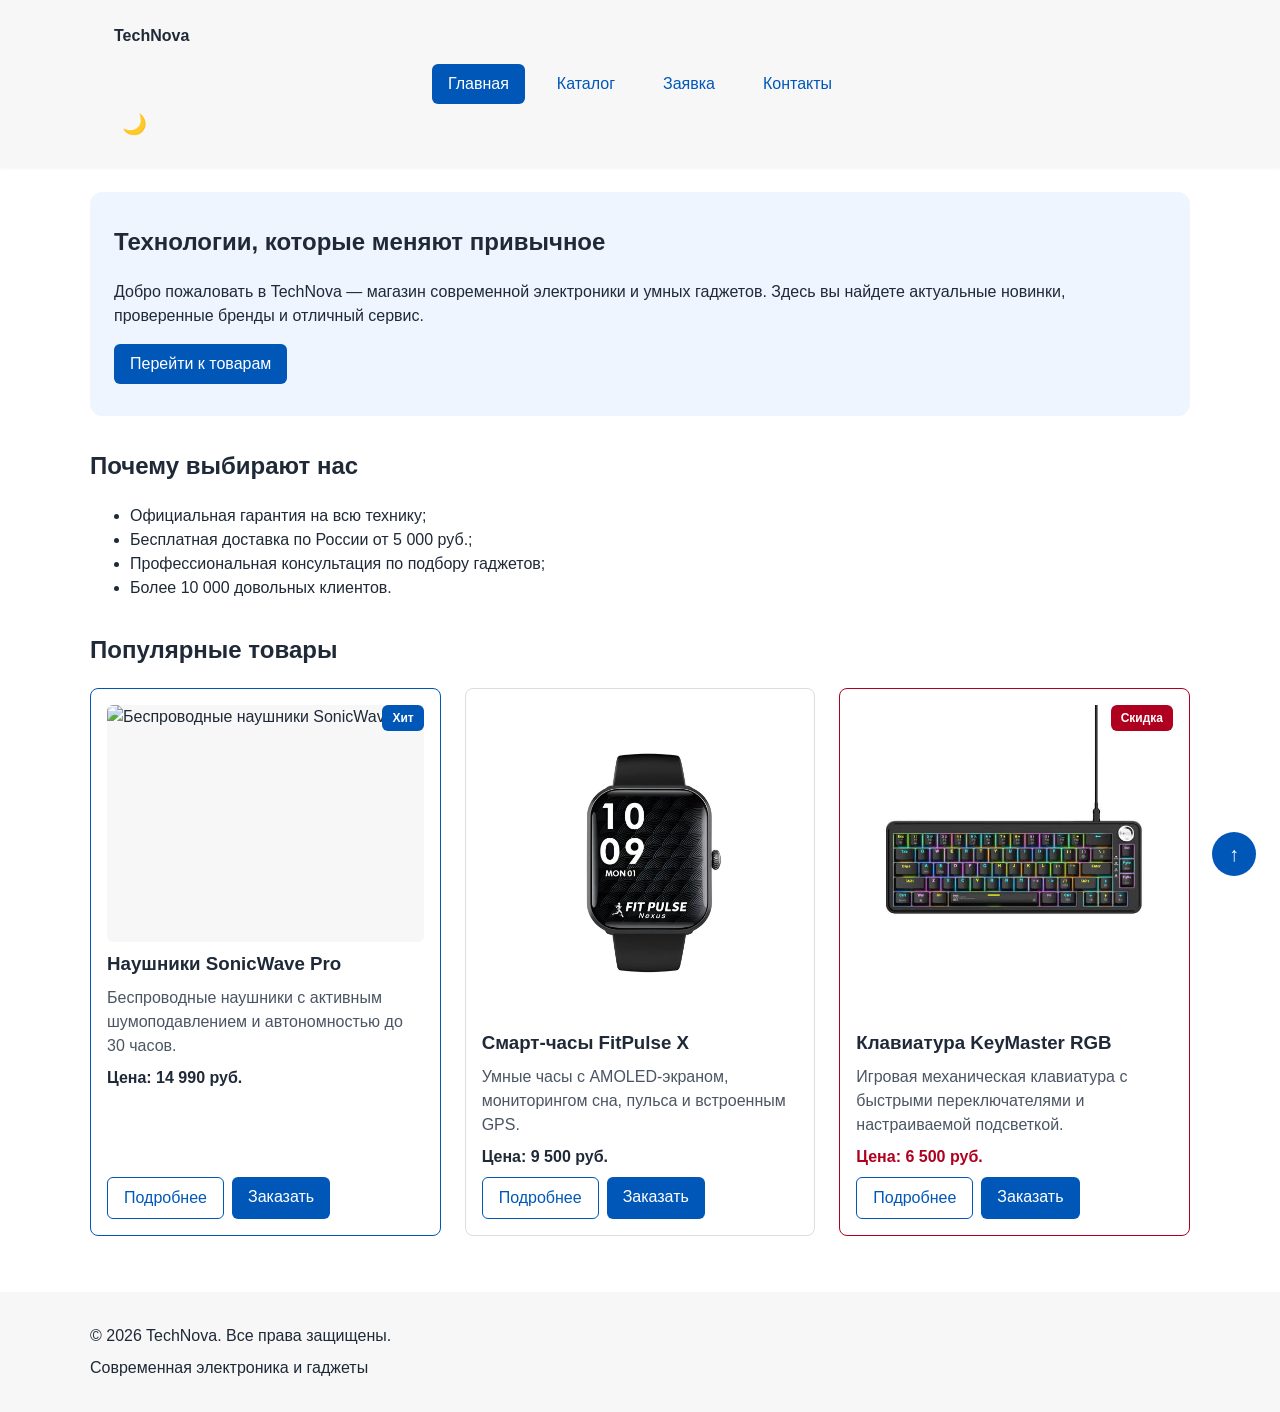
==== index.html @ 67520709 "feat: add responsive layout styles" ====
<!DOCTYPE html>
<html lang="ru">
<head>
  <meta charset="UTF-8">
  <meta name="viewport" content="width=device-width, initial-scale=1.0">
  <meta name="description" content="TechNova — магазин современной электроники и умных гаджетов.">
  <title>Главная – TechNova</title>
  <link rel="stylesheet" href="css/style.css">
  <link rel="stylesheet" href="css/responsive.css">
  <script src="js/main.js" defer></script>
</head>
<body>
  <a class="skip-link" href="#main">Перейти к основному содержимому</a>
  <header class="site-header">
    <div class="site-header__inner">
      <a class="site-header__logo" href="index.html">TechNova</a>
      <nav class="site-nav" aria-label="Основная навигация">
        <ul class="site-nav__list">
          <li class="site-nav__item"><a class="site-nav__link site-nav__link--active" href="index.html" aria-current="page">Главная</a></li>
          <li class="site-nav__item"><a class="site-nav__link" href="catalog.html">Каталог</a></li>
          <li class="site-nav__item"><a class="site-nav__link" href="order.html">Заявка</a></li>
          <li class="site-nav__item"><a class="site-nav__link" href="contacts.html">Контакты</a></li>
        </ul>
      </nav>
      <button class="theme-toggle" type="button" id="theme-toggle" aria-label="Включить тёмную тему">
        <span class="theme-toggle__icon" aria-hidden="true">🌙</span>
      </button>
    </div>
  </header>
  <main id="main">
    <section class="hero">
      <h1 class="hero__title">Технологии, которые меняют привычное</h1>
      <p class="hero__text">Добро пожаловать в TechNova — магазин современной электроники и умных гаджетов. Здесь вы найдете актуальные новинки, проверенные бренды и отличный сервис.</p>
      <a class="button button--primary" href="#popular">Перейти к товарам</a>
    </section>
    <section class="section" id="advantages">
      <h2 class="section__title">Почему выбирают нас</h2>
      <ul class="advantages-list">
        <li>Официальная гарантия на всю технику;</li>
        <li>Бесплатная доставка по России от 5 000 руб.;</li>
        <li>Профессиональная консультация по подбору гаджетов;</li>
        <li>Более 10 000 довольных клиентов.</li>
      </ul>
    </section>
    <section class="section" id="popular">
      <h2 class="section__title">Популярные товары</h2>
      <div class="products-grid">
        <article class="product-card product-card--featured">
          <span class="product-card__badge product-card__badge--hit">Хит</span>
          <img class="product-card__image" src="images/product-1-640.jpg" srcset="images/product-1-480.jpg 480w, images/product-1-640.jpg 640w, images/product-1-960.jpg 960w" sizes="(max-width: 639px) 100vw, (max-width: 1023px) 50vw, 33vw" alt="Беспроводные наушники SonicWave Pro" width="640" height="480" loading="lazy">
          <h3 class="product-card__title">Наушники SonicWave Pro</h3>
          <p class="product-card__description">Беспроводные наушники с активным шумоподавлением и автономностью до 30 часов.</p>
          <p class="product-card__price">Цена: 14 990 руб.</p>
          <div class="product-card__actions">
            <a class="button button--secondary" href="product.html">Подробнее</a>
            <a class="button button--primary" href="order.html">Заказать</a>
          </div>
        </article>
        <article class="product-card">
          <img class="product-card__image" src="images/product-2-640.jpg" alt="Смарт-часы FitPulse X" width="640" height="480" loading="lazy">
          <h3 class="product-card__title">Смарт-часы FitPulse X</h3>
          <p class="product-card__description">Умные часы с AMOLED-экраном, мониторингом сна, пульса и встроенным GPS.</p>
          <p class="product-card__price">Цена: 9 500 руб.</p>
          <div class="product-card__actions">
            <a class="button button--secondary" href="product.html">Подробнее</a>
            <a class="button button--primary" href="order.html">Заказать</a>
          </div>
        </article>
        <article class="product-card product-card--discount">
          <span class="product-card__badge product-card__badge--sale">Скидка</span>
          <img class="product-card__image" src="images/product-3-640.jpg" alt="Механическая клавиатура KeyMaster RGB" width="640" height="480" loading="lazy">
          <h3 class="product-card__title">Клавиатура KeyMaster RGB</h3>
          <p class="product-card__description">Игровая механическая клавиатура с быстрыми переключателями и настраиваемой подсветкой.</p>
          <p class="product-card__price">Цена: 6 500 руб.</p>
          <div class="product-card__actions">
            <a class="button button--secondary" href="product.html">Подробнее</a>
            <a class="button button--primary" href="order.html">Заказать</a>
          </div>
        </article>
      </div>
    </section>
  </main>
  <footer class="site-footer" id="contacts">
    <p class="site-footer__text">&copy; 2026 TechNova. Все права защищены.</p>
    <p class="site-footer__text">Современная электроника и гаджеты</p>
  </footer>
  <a class="to-top" href="#" aria-label="Наверх">↑</a>
</body>
</html>
---- css/style.css ----
:root {
  color-scheme: light;
  --color-bg: #ffffff;
  --color-text: #1f2937;
  --color-muted: #4b5563;
  --color-primary: #0057b8;
  --color-primary-dark: #003f86;
  --color-border: #dddddd;
  --color-surface: #f7f7f7;
  --color-surface-accent: #eef5ff;
  --color-danger: #b00020;
  --color-success: #168a2f;
  --color-success-bg: #eefaf0;
  --color-white: #ffffff;
  --space-xs: 4px;
  --space-sm: 8px;
  --space-md: 16px;
  --space-lg: 24px;
  --space-xl: 32px;
  --radius-sm: 6px;
  --radius-md: 8px;
  --radius-lg: 12px;
  --container-width: 1100px;
  --z-header: 100;
  --z-badge: 1;
  --z-to-top: 50;
}

[data-theme="dark"] {
  color-scheme: dark;
  --color-bg: #121212;
  --color-text: #e6e6e6;
  --color-muted: #9a9a9a;
  --color-primary: #5c9ce6;
  --color-primary-dark: #3d7bc7;
  --color-border: #2e2e2e;
  --color-surface: #1c1c1c;
  --color-surface-accent: #1a2634;
  --color-danger: #ff6b6b;
  --color-success: #5cc98a;
  --color-success-bg: #14291c;
  --color-white: #ffffff;
}

@media (prefers-color-scheme: dark) {
  :root:not([data-theme="light"]) {
    color-scheme: dark;
    --color-bg: #121212;
    --color-text: #e6e6e6;
    --color-muted: #9a9a9a;
    --color-primary: #5c9ce6;
    --color-primary-dark: #3d7bc7;
    --color-border: #2e2e2e;
    --color-surface: #1c1c1c;
    --color-surface-accent: #1a2634;
    --color-danger: #ff6b6b;
    --color-success: #5cc98a;
    --color-success-bg: #14291c;
    --color-white: #ffffff;
  }
}

* { box-sizing: border-box; }
html { scroll-behavior: smooth; }
body {
  margin: 0;
  font-family: Arial, sans-serif;
  line-height: 1.5;
  color: var(--color-text);
  background-color: var(--color-bg);
  transition: background-color 0.2s ease, color 0.2s ease;

  display: flex;
  flex-direction: column;
  min-height: 100vh;
}
main { 
  padding: var(--space-lg); 
  flex: 1;
}
img { max-width: 100%; height: auto; display: block; }

:focus-visible { outline: 3px solid var(--color-primary); outline-offset: 3px; }

.skip-link {
  position: absolute;
  left: 16px;
  top: -100px;
  z-index: 1000;
  padding: 8px 12px;
  color: var(--color-white);
  background-color: var(--color-primary);
  border-radius: var(--radius-sm);
  text-decoration: none;
}
.skip-link:focus, .skip-link:focus-visible { top: 16px; }

.button {
  display: inline-block;
  padding: var(--space-sm) var(--space-md);
  border: none;
  border-radius: var(--radius-sm);
  font: inherit;
  text-decoration: none;
  cursor: pointer;
}
.button--primary { color: var(--color-white); background-color: var(--color-primary); }
.button--primary:hover { background-color: var(--color-primary-dark); }
.button--secondary { color: var(--color-primary); background-color: transparent; border: 1px solid var(--color-primary); }
.button--secondary:hover { color: var(--color-white); background-color: var(--color-primary); }

.site-header {
  position: sticky;
  top: 0;
  z-index: var(--z-header);
  background-color: var(--color-surface);
  box-shadow: 0 1px 2px rgba(0, 0, 0, 0.04);
}

.site-header__inner {
  max-width: var(--container-width);
  margin: 0 auto;
  padding: var(--space-lg);
  display: flex;
  flex-wrap: wrap;
  align-items: center;
}

.site-header__logo {
  font-weight: 700;
  color: var(--color-text);
  text-decoration: none;
  margin-right: auto;
}

.theme-toggle {
  background: none;
  border: none;
  cursor: pointer;
  font-size: 1.25rem;
  padding: 8px;
  display: flex;
  align-items: center;
  justify-content: center;
  color: var(--color-text);
  transition: opacity 0.2s ease, transform 0.2s ease;
}

.theme-toggle:hover {
  opacity: 0.7;
  transform: scale(1.05);
}

.theme-toggle:focus-visible {
  outline: 3px solid var(--color-primary);
  outline-offset: 2px;
  border-radius: 50%;
}

.site-nav {
  width: 100%;
  margin-top: var(--space-md);
}

.site-nav__list { display: flex; flex-wrap: wrap; justify-content: center; align-items: center; gap: var(--space-md); padding: 0; margin: 0; list-style: none; }
.site-nav__link { display: inline-block; padding: var(--space-sm) var(--space-md); color: var(--color-primary); text-decoration: none; border-radius: var(--radius-sm); }
.site-nav__link:hover { color: var(--color-white); background-color: var(--color-primary); }
.site-nav__link--active { color: var(--color-white); background-color: var(--color-primary); }

.breadcrumbs { max-width: var(--container-width); margin: 0 auto var(--space-md); font-size: 14px; color: var(--color-muted); }
.breadcrumbs__link { color: var(--color-primary); }
.breadcrumbs__current::before { content: " / "; color: var(--color-muted); }

.hero { max-width: var(--container-width); margin: 0 auto var(--space-xl); padding: var(--space-xl) var(--space-lg); background-color: var(--color-surface-accent); border-radius: var(--radius-lg); }
.hero__title { margin-top: 0; }
.section { max-width: var(--container-width); margin: 0 auto var(--space-xl); }
.section__title { margin-top: 0; }

.products-grid { display: grid; grid-template-columns: 1fr; gap: var(--space-lg); }
.product-card { position: relative; display: flex; flex-direction: column; gap: var(--space-sm); padding: var(--space-md); border: 1px solid var(--color-border); border-radius: var(--radius-md); background-color: var(--color-bg); }
.product-card__image { width: 100%; border-radius: var(--radius-sm); background-color: var(--color-surface); }
.product-card--featured { border-color: var(--color-primary); }
.product-card--discount { border-color: var(--color-danger); }
.product-card__badge { position: absolute; top: var(--space-md); right: var(--space-md); z-index: var(--z-badge); padding: 4px 10px; font-size: 12px; font-weight: 700; color: var(--color-white); border-radius: var(--radius-sm); }
.product-card__badge--hit { background-color: var(--color-primary); }
.product-card__badge--sale { background-color: var(--color-danger); }
.product-card__title { margin: 0; color: var(--color-text); }
.product-card__description { margin: 0; color: var(--color-muted); }
.product-card__price { margin: 0; font-weight: 700; }
.product-card--discount .product-card__price { color: var(--color-danger); }
.product-card__actions { display: flex; flex-wrap: wrap; gap: var(--space-sm); margin-top: auto; }

.catalog-layout { max-width: var(--container-width); margin: 0 auto var(--space-xl); display: grid; grid-template-columns: 1fr; gap: var(--space-lg); }
.catalog-filters { padding: var(--space-md); border: 1px solid var(--color-border); border-radius: var(--radius-md); background-color: var(--color-surface); }
.filters-form { display: grid; gap: var(--space-md); }
.filters-form__group { margin: 0; padding: var(--space-md); border: 1px solid var(--color-border); border-radius: var(--radius-sm); }
.filters-form__label { display: block; margin-bottom: var(--space-sm); }
.filters-form__input { width: 100%; padding: 8px 10px; border: 1px solid var(--color-border); border-radius: var(--radius-sm); font: inherit; background-color: var(--color-bg); color: var(--color-text); }

.product-detail { max-width: var(--container-width); margin: 0 auto var(--space-xl); display: grid; grid-template-columns: 1fr; gap: var(--space-lg); }
.product-detail__image { width: 100%; border-radius: var(--radius-md); background-color: var(--color-surface); }
.product-detail__price { font-size: 22px; font-weight: 700; color: var(--color-primary); }

.table-wrapper { overflow-x: auto; -webkit-overflow-scrolling: touch; border-radius: var(--radius-md); border: 1px solid var(--color-border); }
.product-table { width: 100%; min-width: 600px; border-collapse: collapse; background-color: var(--color-bg); }
.product-table caption { padding: var(--space-sm); font-weight: 700; text-align: left; color: var(--color-muted); }
.product-table th, .product-table td { padding: var(--space-sm) var(--space-md); text-align: left; border-bottom: 1px solid var(--color-border); }
.product-table thead th { background-color: var(--color-surface); }

.order-form { display: grid; gap: var(--space-md); }
.order-form--page { max-width: var(--container-width); margin: 0 auto; padding: var(--space-lg); border: 1px solid var(--color-border); border-radius: var(--radius-md); background-color: var(--color-bg); }
.order-form__label { display: block; margin-bottom: var(--space-xs); }
.order-form__input, .order-form__textarea { width: 100%; padding: 10px 12px; border: 1px solid var(--color-border); border-radius: var(--radius-sm); font: inherit; background-color: var(--color-bg); color: var(--color-text); }
.form-error { color: var(--color-danger); font-size: 14px; margin-top: var(--space-xs); }
.success-message { max-width: var(--container-width); margin: var(--space-lg) auto; padding: var(--space-md); border-left: 4px solid var(--color-success); background-color: var(--color-success-bg); }

.site-footer { padding: var(--space-lg); background-color: var(--color-surface); }
.site-footer__text { max-width: var(--container-width); margin: var(--space-sm) auto; }
.to-top { position: fixed; right: var(--space-lg); bottom: var(--space-lg); z-index: var(--z-to-top); display: flex; align-items: center; justify-content: center; width: 44px; height: 44px; font-size: 20px; font-weight: 700; color: var(--color-white); background-color: var(--color-primary); border-radius: 50%; text-decoration: none; }
---- css/responsive.css ----
@media (min-width: 768px) {
  .products-grid { grid-template-columns: repeat(2, 1fr); }
  .catalog-layout { grid-template-columns: 240px 1fr; }
  .product-detail { grid-template-columns: 1fr 1fr; }
  .order-form--page { grid-template-columns: 1fr 1fr; gap: var(--space-lg); }
  .order-form__field--checkbox, .order-form__actions { grid-column: 1 / -1; }
}

@media (min-width: 1024px) {
  .products-grid { grid-template-columns: repeat(3, 1fr); }
  .catalog-layout { grid-template-columns: 260px 1fr; }
  .site-nav__list { margin-top: 0; }
  .site-header__inner { display: flex; justify-content: space-between; align-items: center; }
  .theme-toggle { margin-top: 0; }
}

@media (prefers-reduced-motion: reduce) {
  html { scroll-behavior: auto; }
  body, .product-card, .button, .to-top { transition: none; }
}
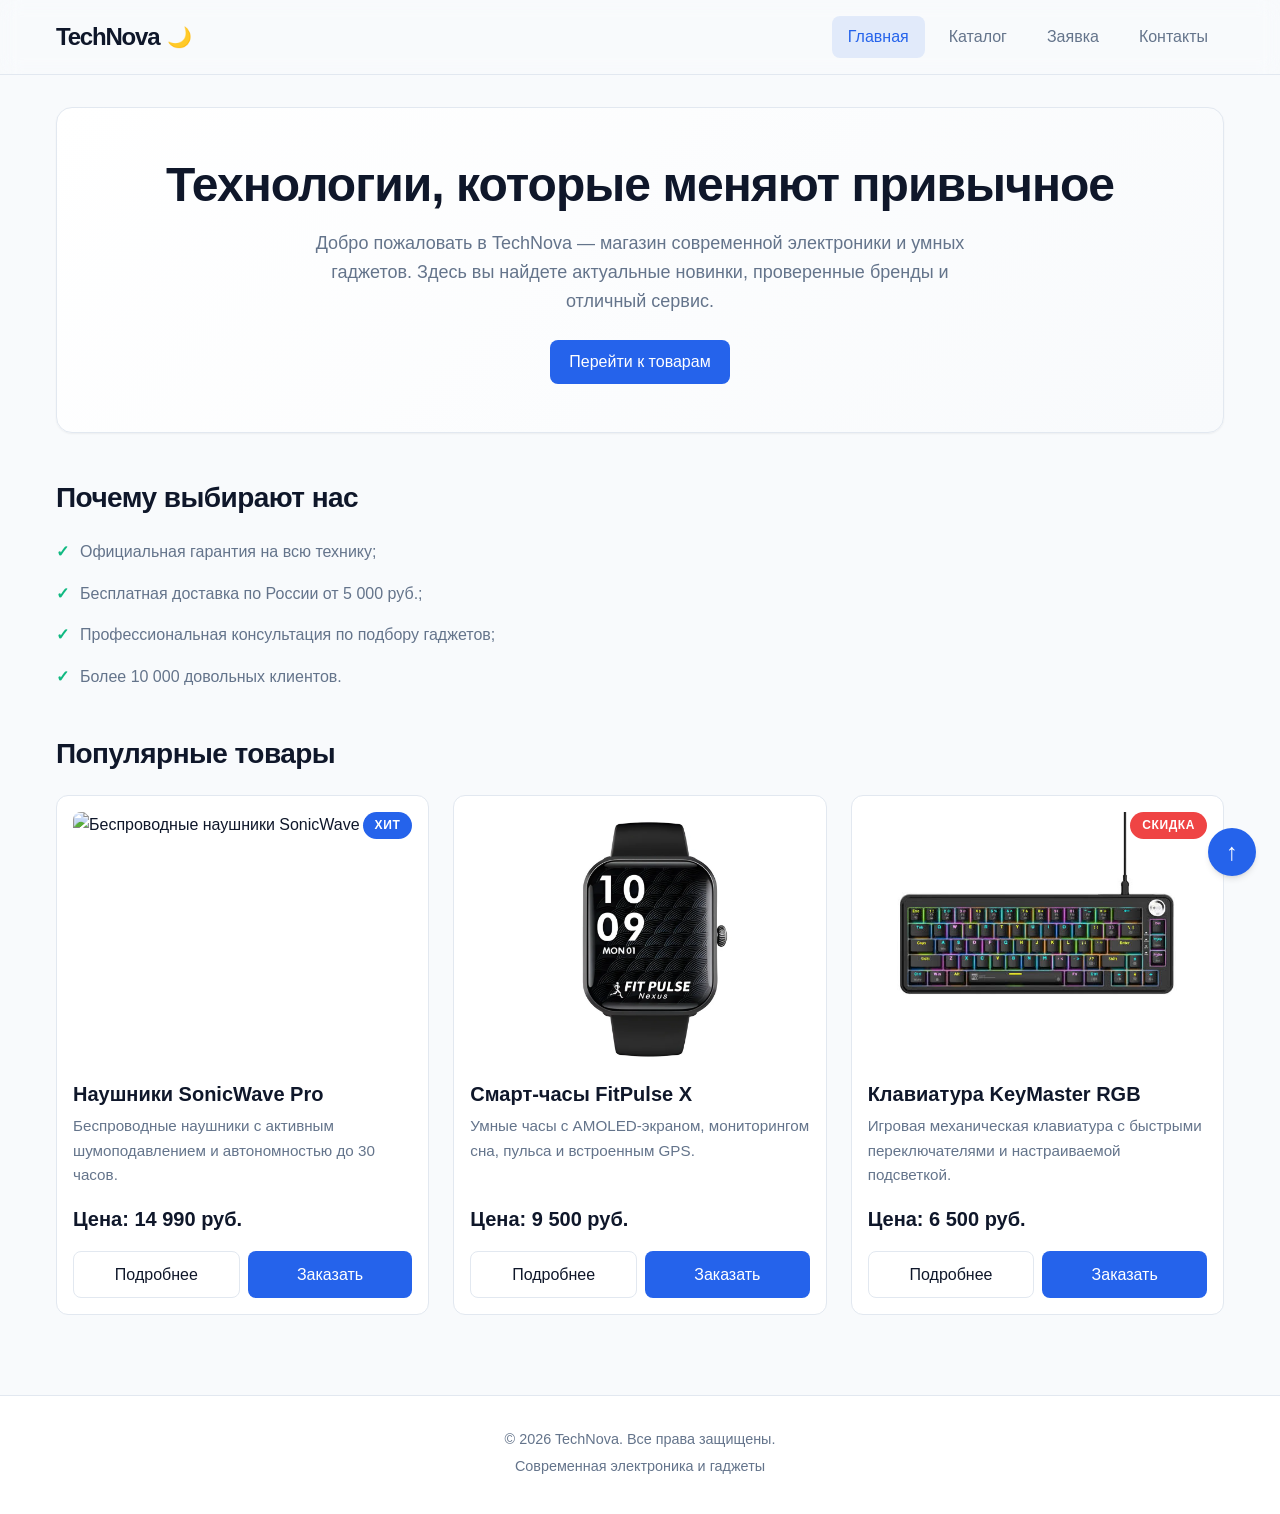
==== commit 37698310: "feat: figma redesign, advanced a11y features and responsive table" ====
--- a/index.html
+++ b/index.html
@@ -11,10 +11,22 @@
 </head>
 <body>
   <a class="skip-link" href="#main">Перейти к основному содержимому</a>
+
   <header class="site-header">
     <div class="site-header__inner">
       <a class="site-header__logo" href="index.html">TechNova</a>
-      <nav class="site-nav" aria-label="Основная навигация">
+      
+      <div class="site-header__controls">
+        <button class="theme-toggle" type="button" id="theme-toggle" aria-label="Включить тёмную тему">
+          <span class="theme-toggle__icon" aria-hidden="true">🌙</span>
+        </button>
+        <button class="menu-toggle" id="menu-toggle" aria-expanded="false" aria-controls="site-nav-list">
+          <span class="menu-toggle__icon" aria-hidden="true">☰</span>
+          <span class="visually-hidden">Открыть меню</span>
+        </button>
+      </div>
+
+      <nav class="site-nav" id="site-nav-list" aria-label="Основная навигация">
         <ul class="site-nav__list">
           <li class="site-nav__item"><a class="site-nav__link site-nav__link--active" href="index.html" aria-current="page">Главная</a></li>
           <li class="site-nav__item"><a class="site-nav__link" href="catalog.html">Каталог</a></li>
@@ -22,17 +34,16 @@
           <li class="site-nav__item"><a class="site-nav__link" href="contacts.html">Контакты</a></li>
         </ul>
       </nav>
-      <button class="theme-toggle" type="button" id="theme-toggle" aria-label="Включить тёмную тему">
-        <span class="theme-toggle__icon" aria-hidden="true">🌙</span>
-      </button>
     </div>
   </header>
+
   <main id="main">
     <section class="hero">
       <h1 class="hero__title">Технологии, которые меняют привычное</h1>
       <p class="hero__text">Добро пожаловать в TechNova — магазин современной электроники и умных гаджетов. Здесь вы найдете актуальные новинки, проверенные бренды и отличный сервис.</p>
       <a class="button button--primary" href="#popular">Перейти к товарам</a>
     </section>
+
     <section class="section" id="advantages">
       <h2 class="section__title">Почему выбирают нас</h2>
       <ul class="advantages-list">
@@ -42,12 +53,16 @@
         <li>Более 10 000 довольных клиентов.</li>
       </ul>
     </section>
+
     <section class="section" id="popular">
       <h2 class="section__title">Популярные товары</h2>
       <div class="products-grid">
         <article class="product-card product-card--featured">
           <span class="product-card__badge product-card__badge--hit">Хит</span>
-          <img class="product-card__image" src="images/product-1-640.jpg" srcset="images/product-1-480.jpg 480w, images/product-1-640.jpg 640w, images/product-1-960.jpg 960w" sizes="(max-width: 639px) 100vw, (max-width: 1023px) 50vw, 33vw" alt="Беспроводные наушники SonicWave Pro" width="640" height="480" loading="lazy">
+          <picture>
+            <source srcset="images/product-1-480.webp 480w, images/product-1-640.webp 640w" sizes="(max-width: 639px) 100vw, (max-width: 1023px) 50vw, 33vw" type="image/webp">
+            <img class="product-card__image" src="images/product-1-640.jpg" srcset="images/product-1-480.jpg 480w, images/product-1-640.jpg 640w, images/product-1-960.jpg 960w" sizes="(max-width: 639px) 100vw, (max-width: 1023px) 50vw, 33vw" alt="Беспроводные наушники SonicWave Pro" width="640" height="480" loading="lazy">
+          </picture>
           <h3 class="product-card__title">Наушники SonicWave Pro</h3>
           <p class="product-card__description">Беспроводные наушники с активным шумоподавлением и автономностью до 30 часов.</p>
           <p class="product-card__price">Цена: 14 990 руб.</p>
@@ -56,6 +71,7 @@
             <a class="button button--primary" href="order.html">Заказать</a>
           </div>
         </article>
+
         <article class="product-card">
           <img class="product-card__image" src="images/product-2-640.jpg" alt="Смарт-часы FitPulse X" width="640" height="480" loading="lazy">
           <h3 class="product-card__title">Смарт-часы FitPulse X</h3>
@@ -66,6 +82,7 @@
             <a class="button button--primary" href="order.html">Заказать</a>
           </div>
         </article>
+
         <article class="product-card product-card--discount">
           <span class="product-card__badge product-card__badge--sale">Скидка</span>
           <img class="product-card__image" src="images/product-3-640.jpg" alt="Механическая клавиатура KeyMaster RGB" width="640" height="480" loading="lazy">
@@ -80,10 +97,12 @@
       </div>
     </section>
   </main>
+
   <footer class="site-footer" id="contacts">
     <p class="site-footer__text">&copy; 2026 TechNova. Все права защищены.</p>
     <p class="site-footer__text">Современная электроника и гаджеты</p>
   </footer>
+
   <a class="to-top" href="#" aria-label="Наверх">↑</a>
 </body>
 </html>
--- a/css/style.css
+++ b/css/style.css
@@ -1,219 +1,245 @@
 :root {
   color-scheme: light;
-  --color-bg: #ffffff;
-  --color-text: #1f2937;
-  --color-muted: #4b5563;
-  --color-primary: #0057b8;
-  --color-primary-dark: #003f86;
-  --color-border: #dddddd;
-  --color-surface: #f7f7f7;
-  --color-surface-accent: #eef5ff;
-  --color-danger: #b00020;
-  --color-success: #168a2f;
-  --color-success-bg: #eefaf0;
+  --font-family: 'Inter', -apple-system, BlinkMacSystemFont, "Segoe UI", Roboto, Helvetica, Arial, sans-serif;
+  --color-bg: #f8fafc;
+  --color-surface: #ffffff;
+  --color-text: #0f172a;
+  --color-text-muted: #64748b;
+  --color-primary: #2563eb;
+  --color-primary-hover: #1d4ed8;
+  --color-border: #e2e8f0;
+  --color-danger: #ef4444;
+  --color-danger-bg: #fef2f2;
+  --color-success: #10b981;
+  --color-success-bg: #ecfdf5;
   --color-white: #ffffff;
-  --space-xs: 4px;
-  --space-sm: 8px;
-  --space-md: 16px;
-  --space-lg: 24px;
-  --space-xl: 32px;
-  --radius-sm: 6px;
-  --radius-md: 8px;
-  --radius-lg: 12px;
-  --container-width: 1100px;
+  
+  --space-xs: 0.25rem;
+  --space-sm: 0.5rem;
+  --space-md: 1rem;
+  --space-lg: 1.5rem;
+  --space-xl: 2rem;
+  --space-2xl: 3rem;
+  
+  --radius-sm: 8px;
+  --radius-md: 12px;
+  --radius-lg: 16px;
+  --radius-full: 9999px;
+  
+  --container-width: 1200px;
+  --shadow-sm: 0 1px 2px 0 rgb(0 0 0 / 0.05);
+  --shadow-md: 0 4px 6px -1px rgb(0 0 0 / 0.1), 0 2px 4px -2px rgb(0 0 0 / 0.1);
+  --shadow-lg: 0 10px 15px -3px rgb(0 0 0 / 0.1), 0 4px 6px -4px rgb(0 0 0 / 0.1);
+  
   --z-header: 100;
-  --z-badge: 1;
+  --z-badge: 10;
   --z-to-top: 50;
+  --z-modal: 1000;
 }
 
 [data-theme="dark"] {
   color-scheme: dark;
-  --color-bg: #121212;
-  --color-text: #e6e6e6;
-  --color-muted: #9a9a9a;
-  --color-primary: #5c9ce6;
-  --color-primary-dark: #3d7bc7;
-  --color-border: #2e2e2e;
-  --color-surface: #1c1c1c;
-  --color-surface-accent: #1a2634;
-  --color-danger: #ff6b6b;
-  --color-success: #5cc98a;
-  --color-success-bg: #14291c;
-  --color-white: #ffffff;
-}
-
-@media (prefers-color-scheme: dark) {
-  :root:not([data-theme="light"]) {
-    color-scheme: dark;
-    --color-bg: #121212;
-    --color-text: #e6e6e6;
-    --color-muted: #9a9a9a;
-    --color-primary: #5c9ce6;
-    --color-primary-dark: #3d7bc7;
-    --color-border: #2e2e2e;
-    --color-surface: #1c1c1c;
-    --color-surface-accent: #1a2634;
-    --color-danger: #ff6b6b;
-    --color-success: #5cc98a;
-    --color-success-bg: #14291c;
-    --color-white: #ffffff;
-  }
-}
-
-* { box-sizing: border-box; }
+  --color-bg: #0f172a;
+  --color-surface: #1e293b;
+  --color-text: #f8fafc;
+  --color-text-muted: #94a3b8;
+  --color-primary: #3b82f6;
+  --color-primary-hover: #60a5fa;
+  --color-border: #334155;
+  --color-danger: #f87171;
+  --color-danger-bg: #451a1a;
+  --color-success: #34d399;
+  --color-success-bg: #064e3b;
+  --shadow-sm: 0 1px 2px 0 rgb(0 0 0 / 0.3);
+  --shadow-md: 0 4px 6px -1px rgb(0 0 0 / 0.4);
+  --shadow-lg: 0 10px 15px -3px rgb(0 0 0 / 0.5);
+}
+
+* { box-sizing: border-box; margin: 0; padding: 0; }
 html { scroll-behavior: smooth; }
+
 body {
-  margin: 0;
-  font-family: Arial, sans-serif;
-  line-height: 1.5;
+  font-family: var(--font-family);
+  line-height: 1.6;
   color: var(--color-text);
   background-color: var(--color-bg);
-  transition: background-color 0.2s ease, color 0.2s ease;
-
+  transition: background-color 0.3s ease, color 0.3s ease;
   display: flex;
   flex-direction: column;
   min-height: 100vh;
 }
-main { 
-  padding: var(--space-lg); 
-  flex: 1;
-}
-img { max-width: 100%; height: auto; display: block; }
-
-:focus-visible { outline: 3px solid var(--color-primary); outline-offset: 3px; }
+
+main { flex: 1; padding: var(--space-xl) var(--space-md); max-width: var(--container-width); margin: 0 auto; width: 100%; }
+img { max-width: 100%; height: auto; display: block; object-fit: cover; }
+a { color: var(--color-primary); text-decoration: none; transition: color 0.2s; }
+a:hover { color: var(--color-primary-hover); }
+ul { list-style: none; }
+h1, h2, h3, h4 { line-height: 1.2; font-weight: 700; }
+
+:focus-visible { outline: 3px solid var(--color-primary); outline-offset: 3px; border-radius: 4px; }
 
 .skip-link {
   position: absolute;
   left: 16px;
   top: -100px;
-  z-index: 1000;
-  padding: 8px 12px;
+  z-index: 9999;
+  padding: var(--space-sm) var(--space-md);
   color: var(--color-white);
   background-color: var(--color-primary);
   border-radius: var(--radius-sm);
   text-decoration: none;
-}
-.skip-link:focus, .skip-link:focus-visible { top: 16px; }
+  font-weight: 500;
+}
+.skip-link:focus { top: 16px; }
+
+.visually-hidden {
+  position: absolute;
+  width: 1px; height: 1px;
+  margin: -1px; padding: 0;
+  overflow: hidden;
+  clip: rect(0, 0, 0, 0);
+  border: 0;
+}
 
 .button {
-  display: inline-block;
-  padding: var(--space-sm) var(--space-md);
+  display: inline-flex;
+  align-items: center;
+  justify-content: center;
+  padding: 0.6rem 1.2rem;
   border: none;
   border-radius: var(--radius-sm);
-  font: inherit;
+  font-family: inherit;
+  font-size: 1rem;
+  font-weight: 500;
+  cursor: pointer;
   text-decoration: none;
-  cursor: pointer;
+  transition: all 0.2s ease;
 }
 .button--primary { color: var(--color-white); background-color: var(--color-primary); }
-.button--primary:hover { background-color: var(--color-primary-dark); }
-.button--secondary { color: var(--color-primary); background-color: transparent; border: 1px solid var(--color-primary); }
-.button--secondary:hover { color: var(--color-white); background-color: var(--color-primary); }
-
+.button--primary:hover { background-color: var(--color-primary-hover); transform: translateY(-1px); box-shadow: var(--shadow-md); }
+.button--secondary { color: var(--color-text); background-color: transparent; border: 1px solid var(--color-border); }
+.button--secondary:hover { background-color: var(--color-bg); border-color: var(--color-text-muted); }
+
+/* Header */
 .site-header {
   position: sticky;
   top: 0;
   z-index: var(--z-header);
   background-color: var(--color-surface);
-  box-shadow: 0 1px 2px rgba(0, 0, 0, 0.04);
-}
-
+  border-bottom: 1px solid var(--color-border);
+  backdrop-filter: blur(10px);
+  background-color: rgba(var(--color-surface), 0.9);
+}
 .site-header__inner {
   max-width: var(--container-width);
   margin: 0 auto;
-  padding: var(--space-lg);
+  padding: var(--space-md);
   display: flex;
   flex-wrap: wrap;
   align-items: center;
-}
-
-.site-header__logo {
-  font-weight: 700;
-  color: var(--color-text);
-  text-decoration: none;
-  margin-right: auto;
-}
-
-.theme-toggle {
-  background: none;
-  border: none;
-  cursor: pointer;
-  font-size: 1.25rem;
-  padding: 8px;
-  display: flex;
-  align-items: center;
-  justify-content: center;
-  color: var(--color-text);
-  transition: opacity 0.2s ease, transform 0.2s ease;
-}
-
-.theme-toggle:hover {
-  opacity: 0.7;
-  transform: scale(1.05);
-}
-
-.theme-toggle:focus-visible {
-  outline: 3px solid var(--color-primary);
-  outline-offset: 2px;
-  border-radius: 50%;
-}
-
-.site-nav {
-  width: 100%;
-  margin-top: var(--space-md);
-}
-
-.site-nav__list { display: flex; flex-wrap: wrap; justify-content: center; align-items: center; gap: var(--space-md); padding: 0; margin: 0; list-style: none; }
-.site-nav__link { display: inline-block; padding: var(--space-sm) var(--space-md); color: var(--color-primary); text-decoration: none; border-radius: var(--radius-sm); }
-.site-nav__link:hover { color: var(--color-white); background-color: var(--color-primary); }
-.site-nav__link--active { color: var(--color-white); background-color: var(--color-primary); }
-
-.breadcrumbs { max-width: var(--container-width); margin: 0 auto var(--space-md); font-size: 14px; color: var(--color-muted); }
-.breadcrumbs__link { color: var(--color-primary); }
-.breadcrumbs__current::before { content: " / "; color: var(--color-muted); }
-
-.hero { max-width: var(--container-width); margin: 0 auto var(--space-xl); padding: var(--space-xl) var(--space-lg); background-color: var(--color-surface-accent); border-radius: var(--radius-lg); }
-.hero__title { margin-top: 0; }
-.section { max-width: var(--container-width); margin: 0 auto var(--space-xl); }
-.section__title { margin-top: 0; }
+  justify-content: space-between;
+}
+.site-header__logo { font-size: 1.5rem; font-weight: 800; color: var(--color-text); letter-spacing: -0.05em; }
+.site-header__controls { display: flex; gap: var(--space-sm); }
+
+.theme-toggle, .menu-toggle {
+  background: none; border: none; cursor: pointer;
+  font-size: 1.25rem; padding: var(--space-sm);
+  border-radius: var(--radius-sm); color: var(--color-text);
+  transition: background-color 0.2s;
+}
+.theme-toggle:hover, .menu-toggle:hover { background-color: var(--color-border); }
+
+.site-nav { width: 100%; margin-top: var(--space-md); display: none; }
+.site-nav.is-open { display: block; }
+.site-nav__list { display: flex; flex-direction: column; gap: var(--space-sm); }
+.site-nav__link { display: block; padding: var(--space-sm) var(--space-md); color: var(--color-text-muted); font-weight: 500; border-radius: var(--radius-sm); transition: all 0.2s; }
+.site-nav__link:hover { color: var(--color-text); background-color: var(--color-bg); }
+.site-nav__link--active { color: var(--color-primary); background-color: rgba(37, 99, 235, 0.1); }
+
+.hero {
+  background: linear-gradient(135deg, var(--color-surface) 0%, var(--color-bg) 100%);
+  padding: var(--space-2xl) var(--space-xl);
+  border-radius: var(--radius-lg);
+  border: 1px solid var(--color-border);
+  margin-bottom: var(--space-2xl);
+  text-align: center;
+  box-shadow: var(--shadow-sm);
+}
+.hero__title { font-size: 2.5rem; margin-bottom: var(--space-md); letter-spacing: -0.02em; }
+.hero__text { font-size: 1.125rem; color: var(--color-text-muted); margin-bottom: var(--space-lg); max-width: 700px; margin-inline: auto; }
+.section { margin-bottom: var(--space-2xl); }
+.section__title { font-size: 1.75rem; margin-bottom: var(--space-lg); letter-spacing: -0.02em; }
+.advantages-list { display: grid; gap: var(--space-md); }
+.advantages-list li { padding-left: var(--space-lg); position: relative; color: var(--color-text-muted); }
+.advantages-list li::before { content: "✓"; position: absolute; left: 0; color: var(--color-success); font-weight: bold; }
 
 .products-grid { display: grid; grid-template-columns: 1fr; gap: var(--space-lg); }
-.product-card { position: relative; display: flex; flex-direction: column; gap: var(--space-sm); padding: var(--space-md); border: 1px solid var(--color-border); border-radius: var(--radius-md); background-color: var(--color-bg); }
-.product-card__image { width: 100%; border-radius: var(--radius-sm); background-color: var(--color-surface); }
-.product-card--featured { border-color: var(--color-primary); }
-.product-card--discount { border-color: var(--color-danger); }
-.product-card__badge { position: absolute; top: var(--space-md); right: var(--space-md); z-index: var(--z-badge); padding: 4px 10px; font-size: 12px; font-weight: 700; color: var(--color-white); border-radius: var(--radius-sm); }
+.product-card {
+  position: relative;
+  display: flex; flex-direction: column;
+  background-color: var(--color-surface);
+  border: 1px solid var(--color-border);
+  border-radius: var(--radius-md);
+  padding: var(--space-md);
+  transition: transform 0.2s, box-shadow 0.2s;
+}
+.product-card:hover { transform: translateY(-4px); box-shadow: var(--shadow-lg); border-color: var(--color-primary); }
+.product-card__image { width: 100%; border-radius: var(--radius-sm); margin-bottom: var(--space-md); aspect-ratio: 4/3; }
+.product-card__badge {
+  position: absolute; top: var(--space-md); right: var(--space-md);
+  z-index: var(--z-badge);
+  padding: 0.25rem 0.75rem; font-size: 0.75rem; font-weight: 700;
+  color: var(--color-white); border-radius: var(--radius-full);
+  text-transform: uppercase; letter-spacing: 0.05em;
+}
 .product-card__badge--hit { background-color: var(--color-primary); }
 .product-card__badge--sale { background-color: var(--color-danger); }
-.product-card__title { margin: 0; color: var(--color-text); }
-.product-card__description { margin: 0; color: var(--color-muted); }
-.product-card__price { margin: 0; font-weight: 700; }
-.product-card--discount .product-card__price { color: var(--color-danger); }
-.product-card__actions { display: flex; flex-wrap: wrap; gap: var(--space-sm); margin-top: auto; }
-
-.catalog-layout { max-width: var(--container-width); margin: 0 auto var(--space-xl); display: grid; grid-template-columns: 1fr; gap: var(--space-lg); }
-.catalog-filters { padding: var(--space-md); border: 1px solid var(--color-border); border-radius: var(--radius-md); background-color: var(--color-surface); }
-.filters-form { display: grid; gap: var(--space-md); }
-.filters-form__group { margin: 0; padding: var(--space-md); border: 1px solid var(--color-border); border-radius: var(--radius-sm); }
-.filters-form__label { display: block; margin-bottom: var(--space-sm); }
-.filters-form__input { width: 100%; padding: 8px 10px; border: 1px solid var(--color-border); border-radius: var(--radius-sm); font: inherit; background-color: var(--color-bg); color: var(--color-text); }
-
-.product-detail { max-width: var(--container-width); margin: 0 auto var(--space-xl); display: grid; grid-template-columns: 1fr; gap: var(--space-lg); }
-.product-detail__image { width: 100%; border-radius: var(--radius-md); background-color: var(--color-surface); }
-.product-detail__price { font-size: 22px; font-weight: 700; color: var(--color-primary); }
-
-.table-wrapper { overflow-x: auto; -webkit-overflow-scrolling: touch; border-radius: var(--radius-md); border: 1px solid var(--color-border); }
-.product-table { width: 100%; min-width: 600px; border-collapse: collapse; background-color: var(--color-bg); }
-.product-table caption { padding: var(--space-sm); font-weight: 700; text-align: left; color: var(--color-muted); }
-.product-table th, .product-table td { padding: var(--space-sm) var(--space-md); text-align: left; border-bottom: 1px solid var(--color-border); }
-.product-table thead th { background-color: var(--color-surface); }
-
-.order-form { display: grid; gap: var(--space-md); }
-.order-form--page { max-width: var(--container-width); margin: 0 auto; padding: var(--space-lg); border: 1px solid var(--color-border); border-radius: var(--radius-md); background-color: var(--color-bg); }
-.order-form__label { display: block; margin-bottom: var(--space-xs); }
-.order-form__input, .order-form__textarea { width: 100%; padding: 10px 12px; border: 1px solid var(--color-border); border-radius: var(--radius-sm); font: inherit; background-color: var(--color-bg); color: var(--color-text); }
-.form-error { color: var(--color-danger); font-size: 14px; margin-top: var(--space-xs); }
-.success-message { max-width: var(--container-width); margin: var(--space-lg) auto; padding: var(--space-md); border-left: 4px solid var(--color-success); background-color: var(--color-success-bg); }
-
-.site-footer { padding: var(--space-lg); background-color: var(--color-surface); }
-.site-footer__text { max-width: var(--container-width); margin: var(--space-sm) auto; }
-.to-top { position: fixed; right: var(--space-lg); bottom: var(--space-lg); z-index: var(--z-to-top); display: flex; align-items: center; justify-content: center; width: 44px; height: 44px; font-size: 20px; font-weight: 700; color: var(--color-white); background-color: var(--color-primary); border-radius: 50%; text-decoration: none; }+.product-card__title { font-size: 1.25rem; margin-bottom: var(--space-sm); }
+.product-card__description { color: var(--color-text-muted); font-size: 0.95rem; margin-bottom: var(--space-md); flex-grow: 1; }
+.product-card__price { font-size: 1.25rem; font-weight: 700; margin-bottom: var(--space-md); }
+.product-card__actions { display: flex; gap: var(--space-sm); flex-wrap: wrap; }
+.product-card__actions .button { flex: 1; }
+
+.breadcrumbs { font-size: 0.875rem; color: var(--color-text-muted); margin-bottom: var(--space-lg); }
+.breadcrumbs__current::before { content: " / "; margin: 0 var(--space-xs); }
+.catalog-layout { display: grid; grid-template-columns: 1fr; gap: var(--space-xl); }
+.catalog-filters { background-color: var(--color-surface); padding: var(--space-lg); border-radius: var(--radius-md); border: 1px solid var(--color-border); align-self: start; }
+.catalog-filters__title { font-size: 1.25rem; margin-bottom: var(--space-md); }
+.filters-form { display: grid; gap: var(--space-lg); }
+.filters-form__group { border: none; }
+.filters-form__legend { font-weight: 600; margin-bottom: var(--space-sm); }
+.filters-form__label { display: flex; align-items: center; gap: var(--space-sm); margin-bottom: var(--space-xs); cursor: pointer; color: var(--color-text-muted); }
+.filters-form__input { width: 100%; padding: 0.5rem; border: 1px solid var(--color-border); border-radius: var(--radius-sm); background: var(--color-bg); color: var(--color-text); margin-top: 4px; }
+
+.product-detail { display: grid; grid-template-columns: 1fr; gap: var(--space-xl); margin-bottom: var(--space-2xl); }
+.product-detail__image { border-radius: var(--radius-lg); border: 1px solid var(--color-border); width: 100%; }
+.product-detail__title { font-size: 2rem; margin-bottom: var(--space-sm); }
+.product-detail__price { font-size: 1.75rem; font-weight: 700; color: var(--color-primary); margin-bottom: var(--space-md); }
+.product-detail__description { color: var(--color-text-muted); margin-bottom: var(--space-lg); font-size: 1.05rem; }
+
+.table-wrapper { overflow-x: auto; border-radius: var(--radius-md); border: 1px solid var(--color-border); }
+.product-table { width: 100%; border-collapse: collapse; text-align: left; background: var(--color-surface); }
+.product-table caption { padding: var(--space-md); font-weight: 600; color: var(--color-text-muted); text-align: left; }
+.product-table th, .product-table td { padding: var(--space-md); border-bottom: 1px solid var(--color-border); }
+.product-table thead th { background-color: var(--color-bg); font-weight: 600; }
+.product-table tbody tr:last-child th, .product-table tbody tr:last-child td { border-bottom: none; }
+
+.order-form--page { background: var(--color-surface); padding: var(--space-xl); border-radius: var(--radius-lg); border: 1px solid var(--color-border); max-width: 800px; margin: 0 auto; display: grid; gap: var(--space-lg); }
+.order-form__label { display: block; font-weight: 500; margin-bottom: var(--space-xs); font-size: 0.95rem; }
+.order-form__input, .order-form__textarea { width: 100%; padding: 0.75rem; border: 1px solid var(--color-border); border-radius: var(--radius-sm); background: var(--color-bg); color: var(--color-text); font-family: inherit; font-size: 1rem; transition: border-color 0.2s; }
+.order-form__input:focus, .order-form__textarea:focus { border-color: var(--color-primary); outline: none; }
+.form-error { color: var(--color-danger); font-size: 0.875rem; margin-top: var(--space-xs); }
+.success-message { background-color: var(--color-success-bg); color: var(--color-success); padding: var(--space-md); border-radius: var(--radius-sm); border: 1px solid var(--color-success); margin-top: var(--space-lg); font-weight: 500; text-align: center; }
+
+.modal { border: none; border-radius: var(--radius-lg); padding: var(--space-xl); max-width: 500px; width: 90%; box-shadow: var(--shadow-lg); background-color: var(--color-surface); color: var(--color-text); }
+.modal::backdrop { background-color: rgba(15, 23, 42, 0.7); backdrop-filter: blur(4px); }
+.modal__title { font-size: 1.5rem; margin-bottom: var(--space-sm); }
+.modal__desc { color: var(--color-text-muted); margin-bottom: var(--space-lg); }
+.modal__close { width: 100%; }
+
+.site-footer { border-top: 1px solid var(--color-border); padding: var(--space-xl) var(--space-md); background-color: var(--color-surface); text-align: center; margin-top: auto; }
+.site-footer__text { color: var(--color-text-muted); font-size: 0.9rem; margin-bottom: var(--space-xs); }
+
+.to-top { position: fixed; right: var(--space-lg); bottom: var(--space-lg); z-index: var(--z-to-top); width: 48px; height: 48px; display: flex; align-items: center; justify-content: center; background-color: var(--color-primary); color: var(--color-white); border-radius: 50%; font-size: 1.5rem; box-shadow: var(--shadow-md); text-decoration: none; transition: all 0.2s; }
+.to-top:hover { background-color: var(--color-primary-hover); transform: translateY(-4px); }
--- a/css/responsive.css
+++ b/css/responsive.css
@@ -1,20 +1,54 @@
 @media (min-width: 768px) {
   .products-grid { grid-template-columns: repeat(2, 1fr); }
-  .catalog-layout { grid-template-columns: 240px 1fr; }
-  .product-detail { grid-template-columns: 1fr 1fr; }
-  .order-form--page { grid-template-columns: 1fr 1fr; gap: var(--space-lg); }
+  .catalog-layout { grid-template-columns: 260px 1fr; }
+  .product-detail { grid-template-columns: 1fr 1fr; align-items: center; }
+  .order-form--page { grid-template-columns: 1fr 1fr; }
   .order-form__field--checkbox, .order-form__actions { grid-column: 1 / -1; }
+  
+  .menu-toggle { display: none; }
+  .site-nav { display: block; width: auto; margin-top: 0; margin-left: auto; }
+  .site-nav__list { flex-direction: row; gap: var(--space-sm); }
 }
 
 @media (min-width: 1024px) {
   .products-grid { grid-template-columns: repeat(3, 1fr); }
-  .catalog-layout { grid-template-columns: 260px 1fr; }
-  .site-nav__list { margin-top: 0; }
-  .site-header__inner { display: flex; justify-content: space-between; align-items: center; }
-  .theme-toggle { margin-top: 0; }
+  .hero { padding: var(--space-2xl) var(--space-2xl); }
+  .hero__title { font-size: 3rem; }
+}
+
+@media (max-width: 767px) {
+  .product-table { min-width: 100%; border: none; background: transparent; }
+  .product-table thead { display: none; }
+  .product-table tr {
+    display: block;
+    margin-bottom: var(--space-md);
+    border: 1px solid var(--color-border);
+    border-radius: var(--radius-md);
+    background: var(--color-surface);
+    padding: var(--space-sm);
+  }
+  .product-table th, .product-table td {
+    display: flex;
+    justify-content: space-between;
+    align-items: center;
+    padding: var(--space-sm) var(--space-md);
+    border-bottom: 1px solid var(--color-border);
+  }
+  .product-table tbody tr:last-child th,
+  .product-table tbody tr:last-child td { border-bottom: 1px solid var(--color-border); }
+  .product-table tr th:last-child,
+  .product-table tr td:last-child { border-bottom: none; }
+  
+  .product-table th::before {
+    content: attr(data-label);
+    font-weight: 600;
+    color: var(--color-text-muted);
+    margin-right: var(--space-md);
+  }
+  .table-wrapper { border: none; overflow: visible; }
 }
 
 @media (prefers-reduced-motion: reduce) {
   html { scroll-behavior: auto; }
-  body, .product-card, .button, .to-top { transition: none; }
+  *, *::before, *::after { transition: none !important; animation: none !important; }
 }
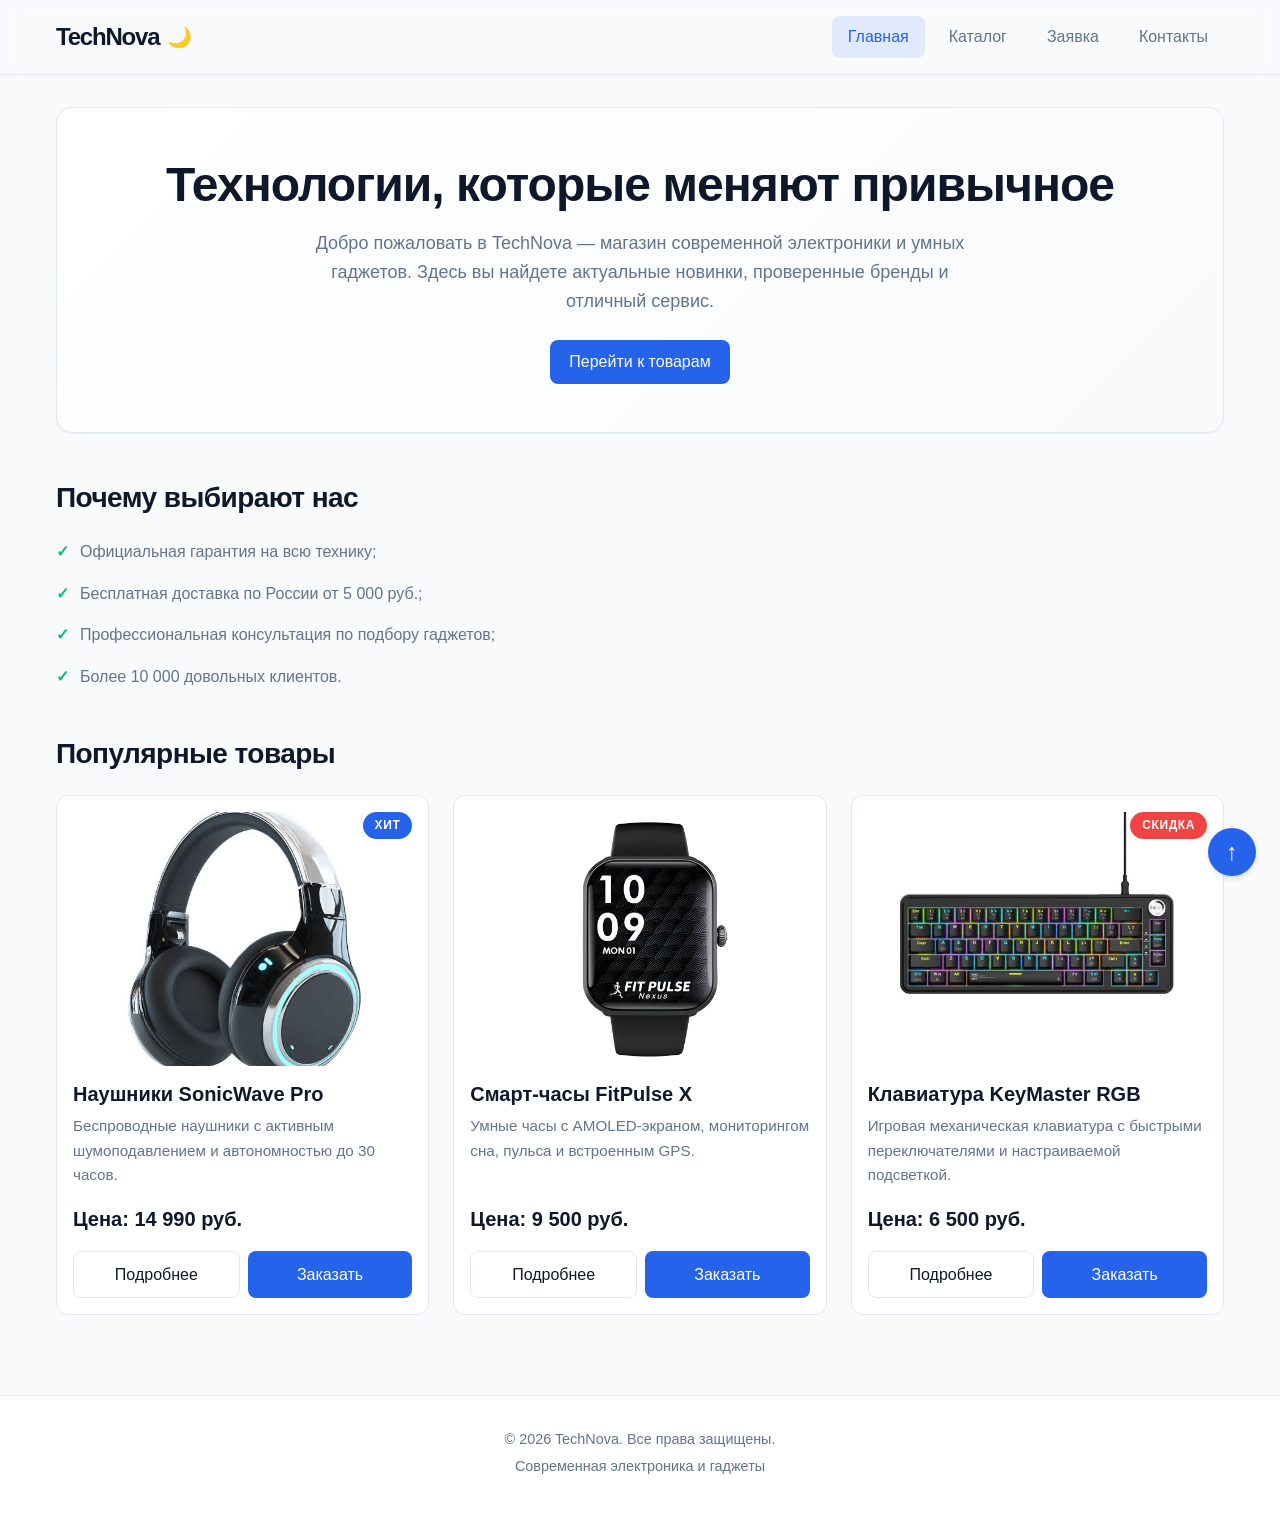
==== commit 39de28ec: "fix: fix product image path" ====
--- a/index.html
+++ b/index.html
@@ -57,12 +57,10 @@
     <section class="section" id="popular">
       <h2 class="section__title">Популярные товары</h2>
       <div class="products-grid">
-        <article class="product-card product-card--featured">
+                <article class="product-card product-card--featured">
           <span class="product-card__badge product-card__badge--hit">Хит</span>
-          <picture>
-            <source srcset="images/product-1-480.webp 480w, images/product-1-640.webp 640w" sizes="(max-width: 639px) 100vw, (max-width: 1023px) 50vw, 33vw" type="image/webp">
-            <img class="product-card__image" src="images/product-1-640.jpg" srcset="images/product-1-480.jpg 480w, images/product-1-640.jpg 640w, images/product-1-960.jpg 960w" sizes="(max-width: 639px) 100vw, (max-width: 1023px) 50vw, 33vw" alt="Беспроводные наушники SonicWave Pro" width="640" height="480" loading="lazy">
-          </picture>
+          <img class="product-card__image" src="images/product-1-640.jpg" alt="Беспроводные наушники SonicWave Pro" width="640" height="480" loading="lazy">
+          
           <h3 class="product-card__title">Наушники SonicWave Pro</h3>
           <p class="product-card__description">Беспроводные наушники с активным шумоподавлением и автономностью до 30 часов.</p>
           <p class="product-card__price">Цена: 14 990 руб.</p>
